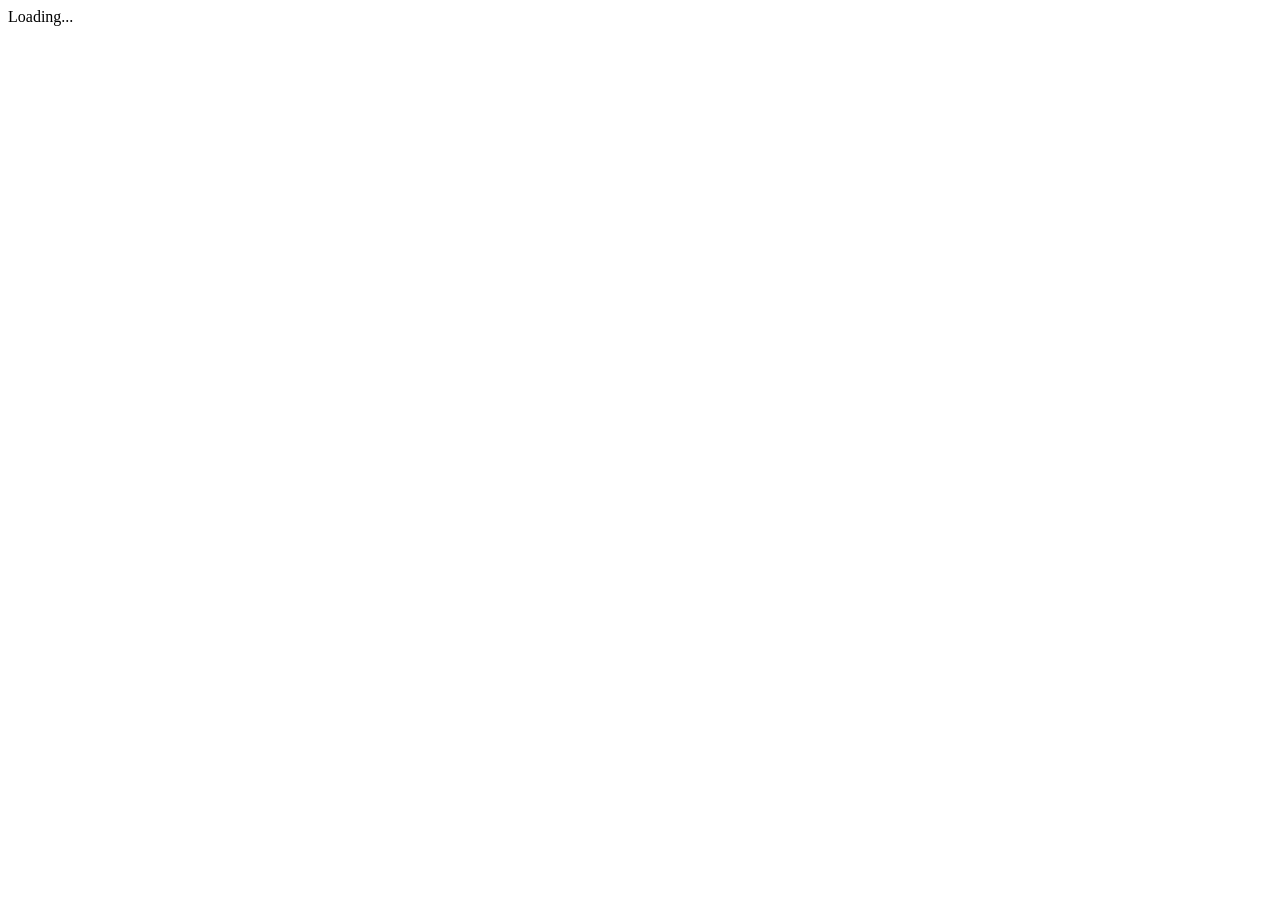
==== index.html @ a23d357c "Add files via upload" ====
<!doctype html>
<html lang="en">
<head>
<meta charset="utf-8">
<meta name="viewport" content="width=device-width,initial-scale=1">
<title>EDGE | Websites with an edge</title>
<meta name="description" content="Webflow, Framer, Figma and WordPress specialists. Order a finished project, negotiate a design, or hire a developer.">
<meta name="theme-color" content="#05070D">
<link rel="preconnect" href="https://fonts.googleapis.com">
<link rel="preconnect" href="https://fonts.gstatic.com" crossorigin>
<link href="https://fonts.googleapis.com/css2?family=Inter:wght@400;500;600&amp;family=Space+Grotesk:wght@500;600;700&amp;display=swap" rel="stylesheet">
<link rel="stylesheet" href="assets/edge.css">
</head>
<body data-page="home">
<div id="bar"></div>
<div class="page"><div id="app"><div class="ph">Loading...</div></div></div>
<noscript><p class="ph">This site needs JavaScript turned on.</p></noscript>
<script src="assets/app.js" defer></script>
</body>
</html>
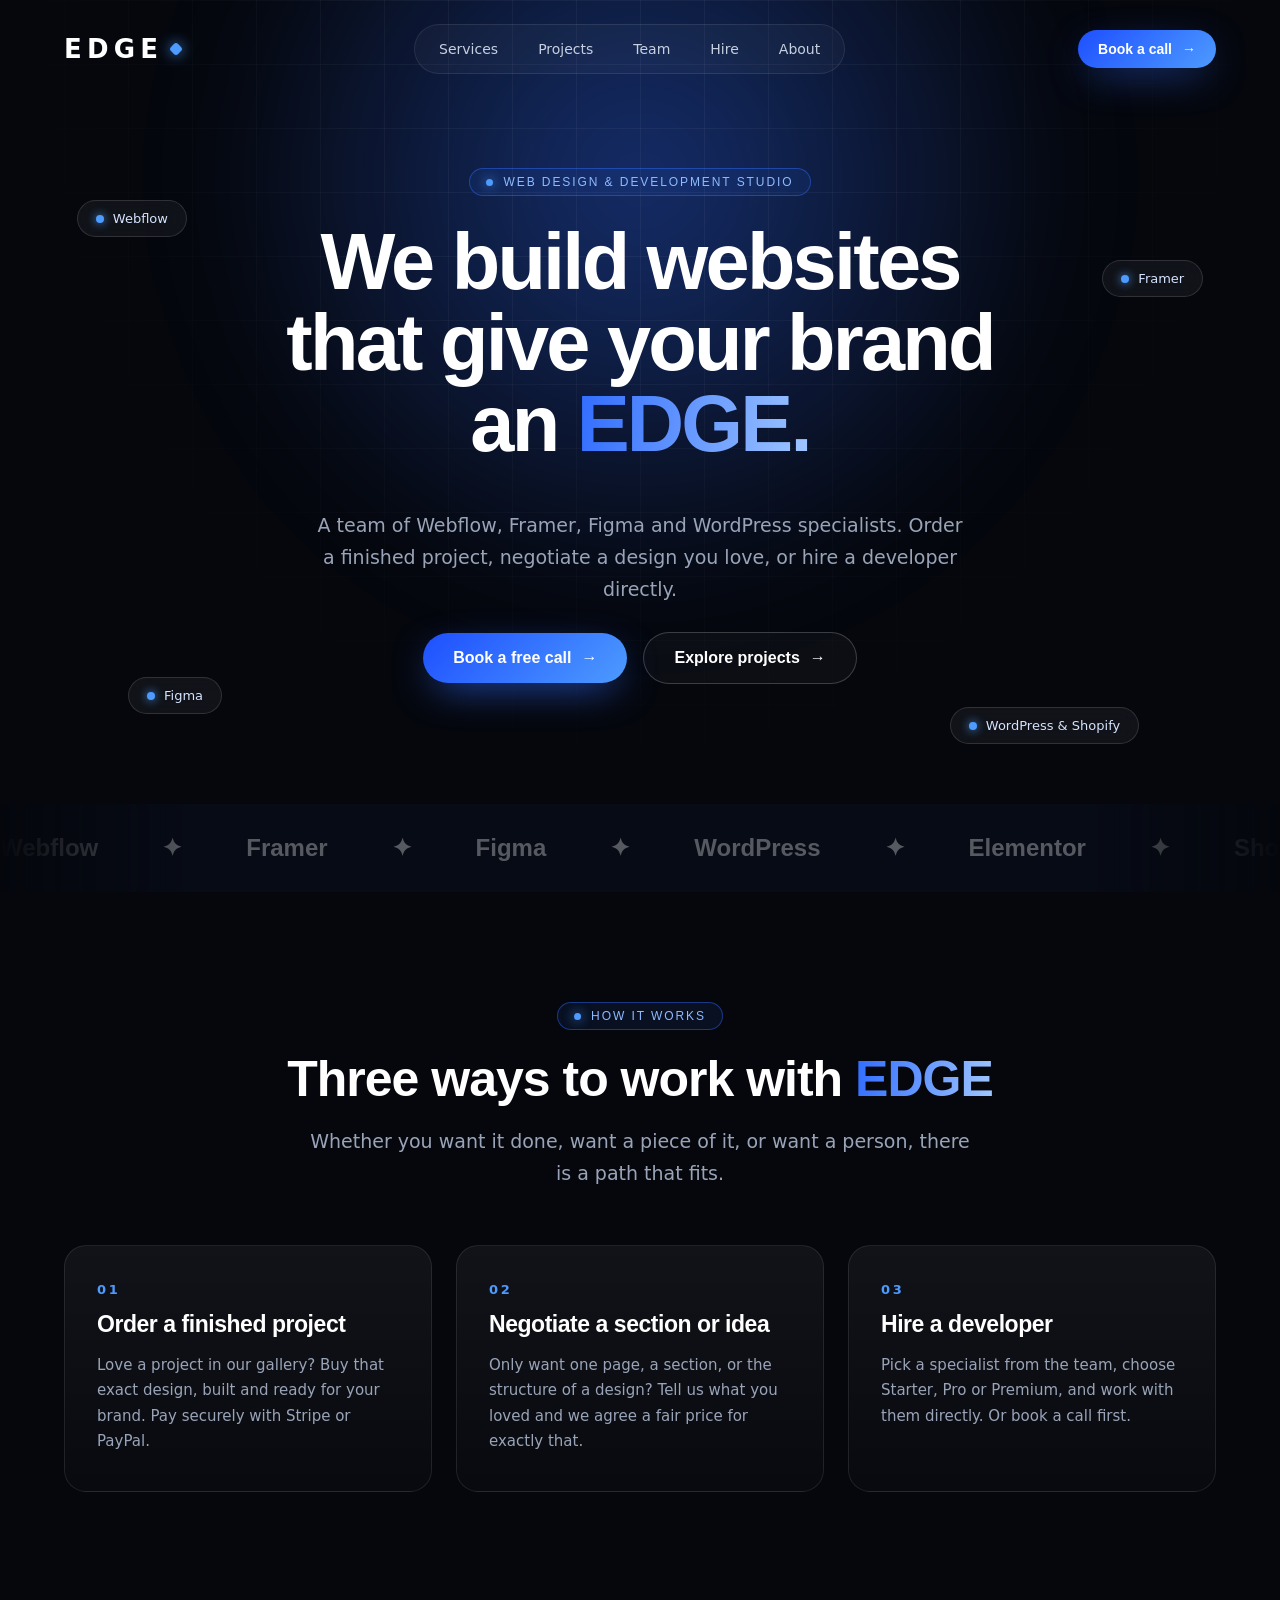
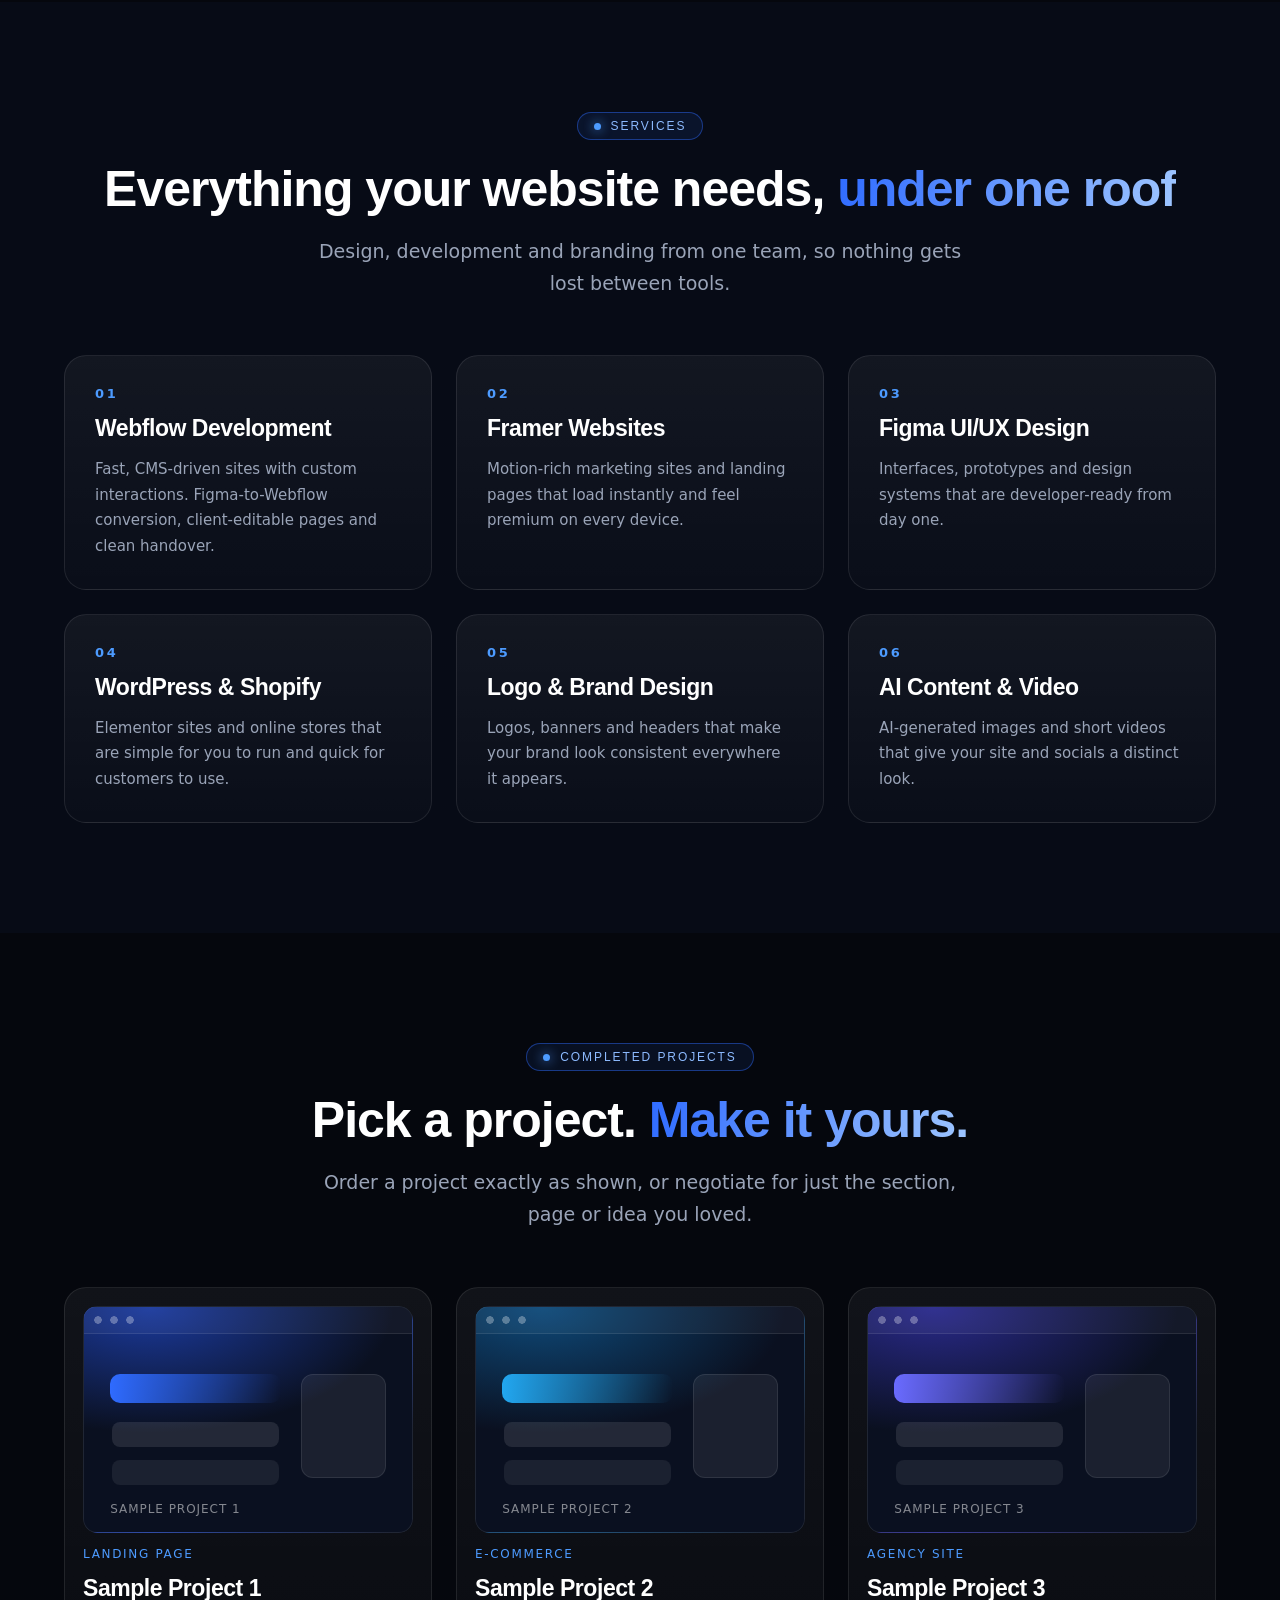
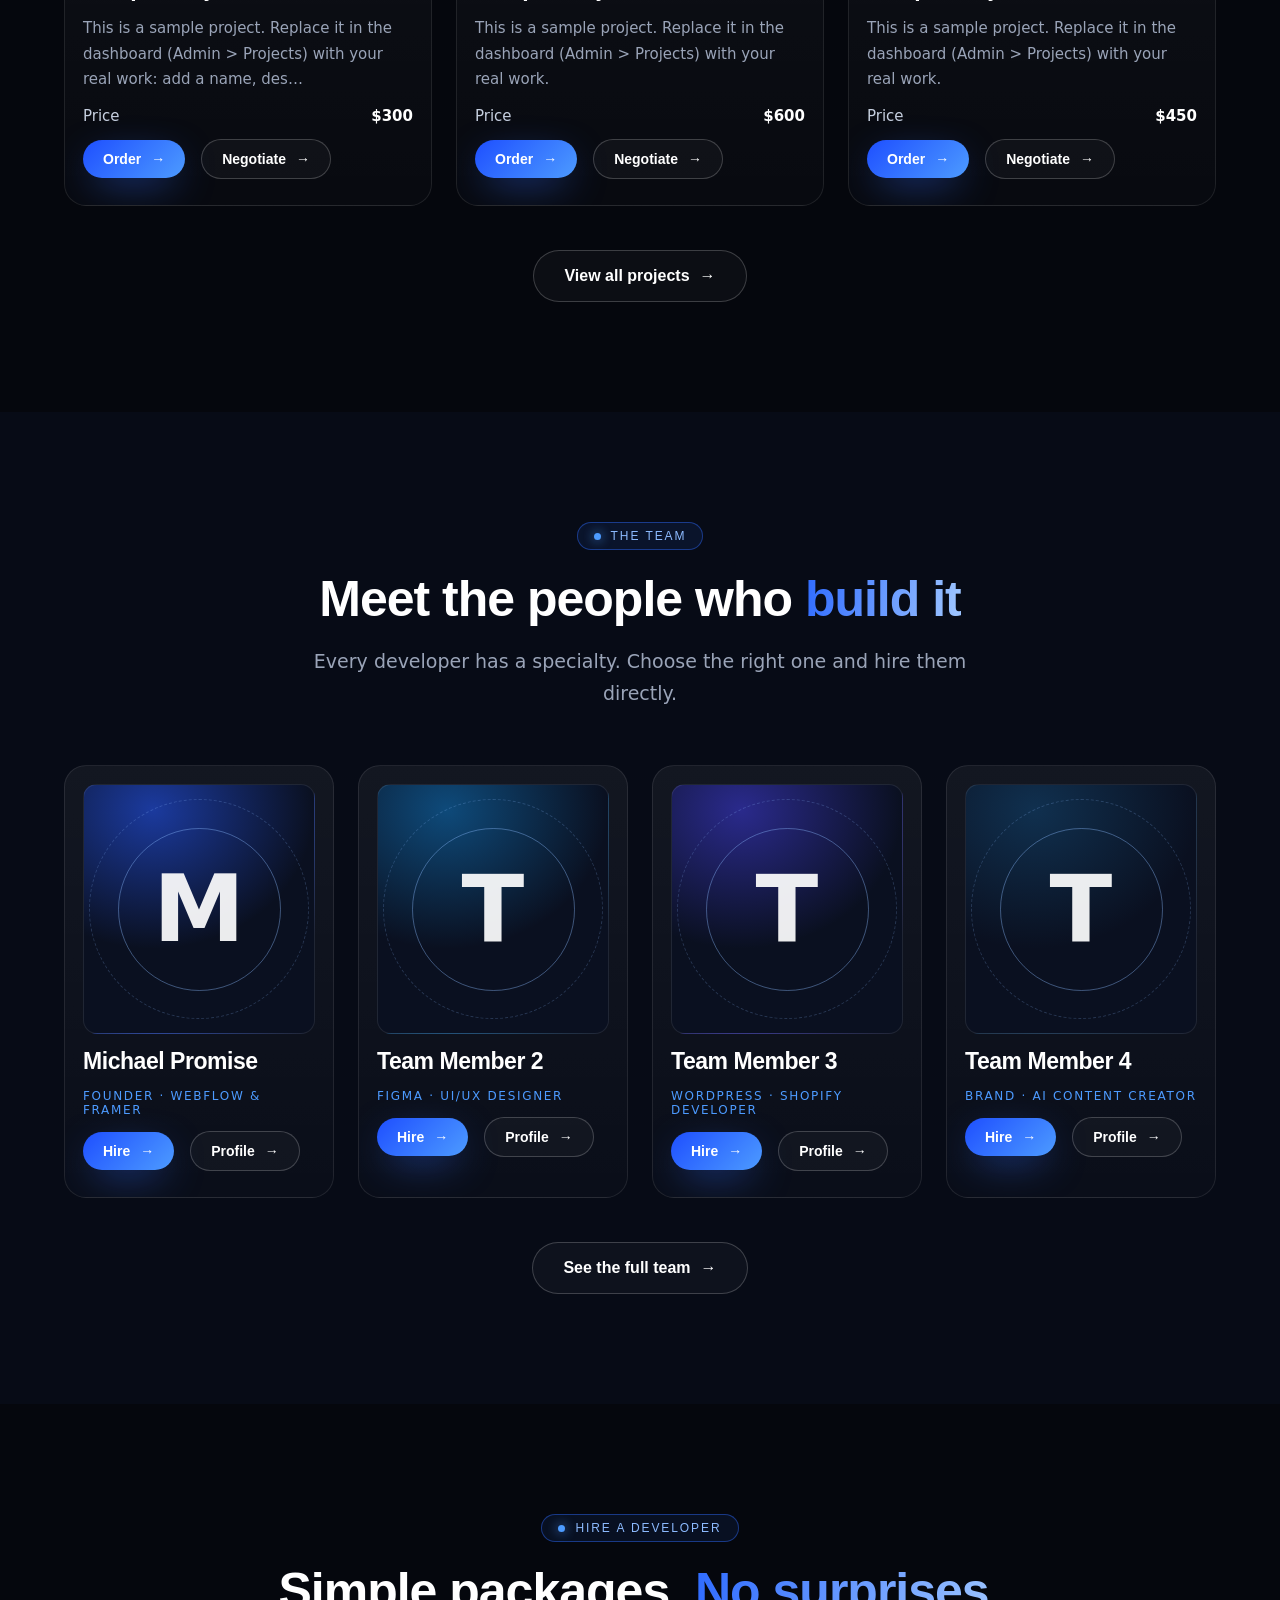
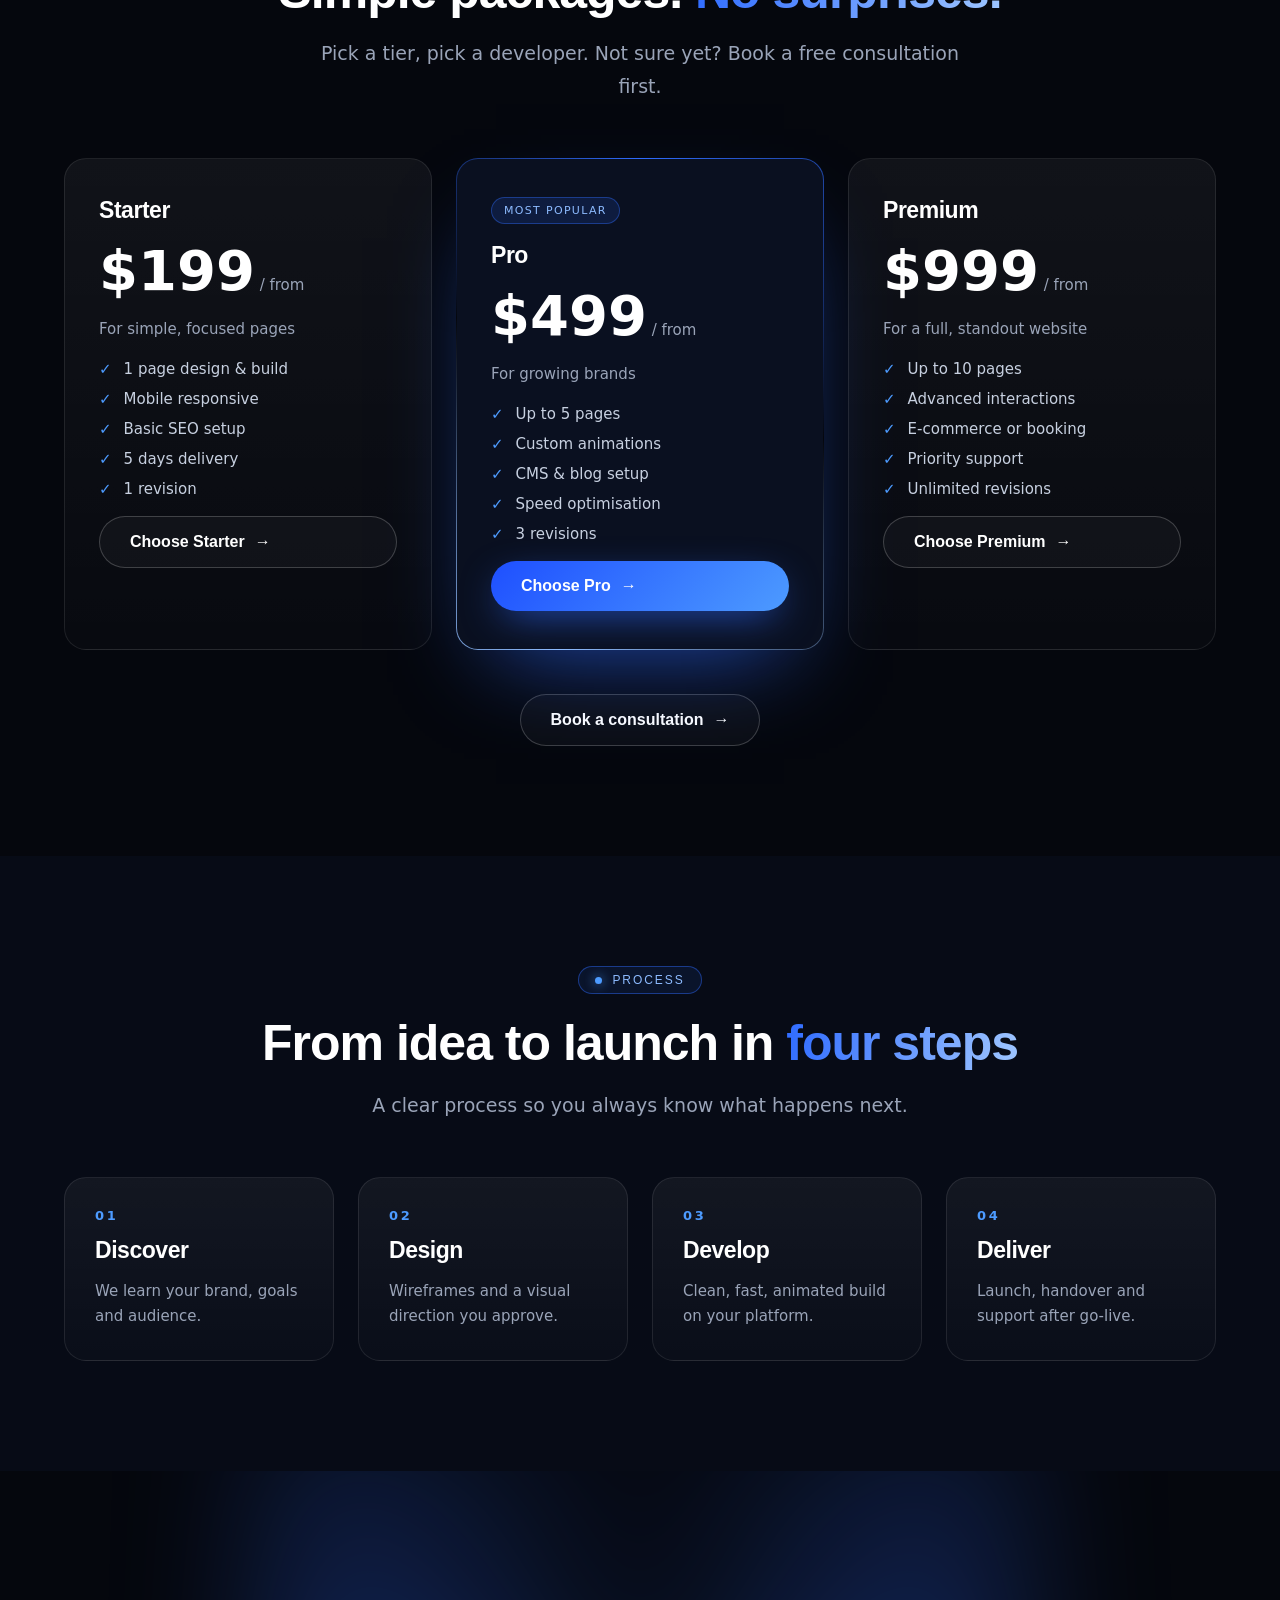
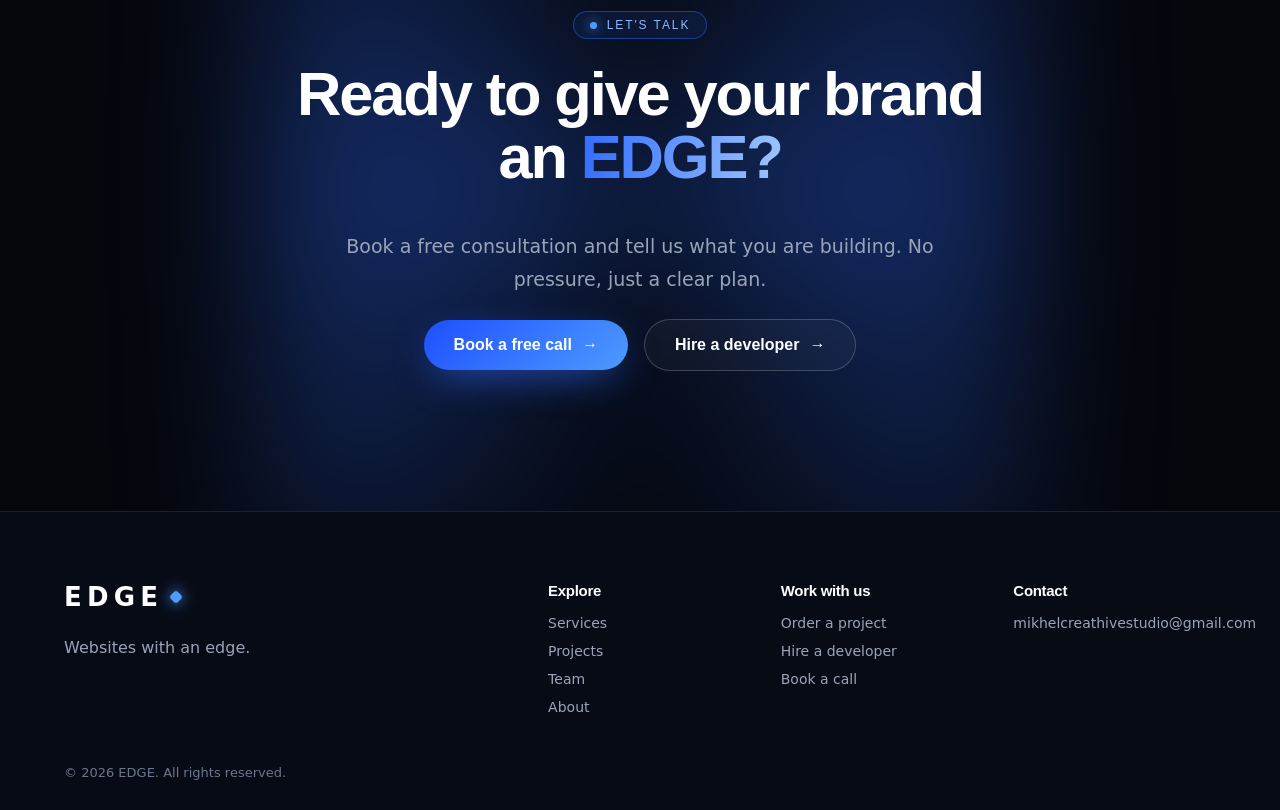
==== commit fd0b5c25: "Add files via upload" ====
--- a/index.html
+++ b/index.html
@@ -9,12 +9,12 @@
 <link rel="preconnect" href="https://fonts.googleapis.com">
 <link rel="preconnect" href="https://fonts.gstatic.com" crossorigin>
 <link href="https://fonts.googleapis.com/css2?family=Inter:wght@400;500;600&amp;family=Space+Grotesk:wght@500;600;700&amp;display=swap" rel="stylesheet">
-<link rel="stylesheet" href="assets/edge.css">
+<link rel="stylesheet" href="edge.css">
 </head>
 <body data-page="home">
 <div id="bar"></div>
 <div class="page"><div id="app"><div class="ph">Loading...</div></div></div>
 <noscript><p class="ph">This site needs JavaScript turned on.</p></noscript>
-<script src="assets/app.js" defer></script>
+<script src="app.js" defer></script>
 </body>
 </html>
--- a/edge.css
+++ b/edge.css
@@ -0,0 +1,198 @@
+:root{--bg:#05070D;--bg2:#070B16;--card:#0A1020;--blue:#2F6BFF;--blue2:#4D9BFF;--ice:#8DBBFF;--mut:#9AA4B8;--line:rgba(255,255,255,.09)}
+*{box-sizing:border-box}
+body{margin:0;background:var(--bg);color:#fff;font-family:Inter,system-ui,sans-serif}
+a{color:inherit;text-decoration:none}
+button{font-family:inherit;cursor:pointer}
+h1,h2,h3,h4{font-family:'Space Grotesk',sans-serif;margin:0;font-weight:700;letter-spacing:-.02em}
+p{margin:0;color:var(--mut);line-height:1.7}
+.page{position:relative;overflow-x:clip;background:var(--bg)}
+.wrap{width:100%;max-width:1200px;margin:0 auto;padding:0 24px;position:relative}
+.sec{position:relative;padding:110px 0}
+.alt{background:var(--bg2)}
+.center{text-align:center}
+.h1{font-size:clamp(34px,6.2vw,84px);line-height:1.02;letter-spacing:-.035em}
+.h2{font-size:clamp(30px,4vw,50px);line-height:1.1}
+.h3{font-size:26px;line-height:1.2}
+.lead{font-size:19px;max-width:660px;margin:18px auto 0}
+.mt{margin-top:22px}.mt2{margin-top:44px}.mt3{margin-top:64px}
+.row{display:flex;gap:16px;flex-wrap:wrap;align-items:center}
+.row.c{justify-content:center}
+.grad{background:linear-gradient(100deg,#2F6BFF,#9CC4FF,#2F6BFF);background-size:200% auto;-webkit-background-clip:text;background-clip:text;color:transparent;-webkit-text-fill-color:transparent;animation:shine 5s linear infinite}
+@keyframes shine{to{background-position:200% center}}
+.eyebrow{display:inline-block;padding:7px 16px;border:1px solid rgba(47,107,255,.45);border-radius:999px;background:rgba(47,107,255,.09);color:var(--ice);letter-spacing:.16em;font:500 12px/1 Inter,sans-serif;text-transform:uppercase}
+.eyebrow::before{content:"";display:inline-block;width:7px;height:7px;border-radius:50%;background:var(--blue2);margin-right:10px;box-shadow:0 0 12px var(--blue2);animation:blink 1.8s ease-in-out infinite}
+@keyframes blink{50%{opacity:.25}}
+.tag{font:500 12px Inter,system-ui,sans-serif;letter-spacing:.14em;text-transform:uppercase;color:var(--blue2)}
+.num{font:600 13px 'Space Grotesk',system-ui,sans-serif;color:var(--blue2);letter-spacing:.2em}
+.sh{margin-bottom:56px}
+/* reveal */
+.rv{opacity:0}.rv.in{animation:rv .9s cubic-bezier(.2,.8,.2,1) forwards;animation-delay:calc(var(--d,0)*1ms)}
+@keyframes rv{from{opacity:0;transform:translateY(34px);filter:blur(8px)}to{opacity:1;transform:none;filter:none}}
+/* nav */
+.nav{display:flex;align-items:center;justify-content:space-between;gap:20px;flex-wrap:wrap;padding-top:24px;padding-bottom:24px;z-index:5}
+.logo{font:700 26px 'Space Grotesk',system-ui,sans-serif;letter-spacing:.2em;display:inline-flex;align-items:center}
+.logo i{display:inline-block;width:10px;height:10px;background:var(--blue2);border-radius:3px;margin-left:8px;box-shadow:0 0 14px var(--blue2);transform:rotate(45deg);animation:spin 6s linear infinite}
+@keyframes spin{to{transform:rotate(405deg)}}
+.links{display:flex;gap:4px;flex-wrap:wrap;padding:6px;border:1px solid var(--line);border-radius:999px;background:rgba(255,255,255,.03);-webkit-backdrop-filter:blur(10px);backdrop-filter:blur(10px)}
+.links a{padding:10px 18px;border-radius:999px;font-size:14px;color:#C7D0E0;transition:all .3s}
+.links a:hover,.links a.on{background:rgba(47,107,255,.2);color:#fff}
+/* buttons */
+.btn{position:relative;display:inline-flex;align-items:center;gap:10px;padding:16px 30px;border-radius:999px;border:0;font:600 16px Inter,sans-serif;color:#fff;background:linear-gradient(135deg,#1E4FFF,#4D9BFF);box-shadow:0 12px 40px -12px rgba(47,107,255,.85);transition:transform .35s cubic-bezier(.2,.8,.2,1),box-shadow .35s;overflow:hidden}
+.btn::after{content:"\2192";transition:transform .3s}
+.btn::before{content:"";position:absolute;top:0;left:-120%;width:60%;height:100%;background:linear-gradient(100deg,transparent,rgba(255,255,255,.38),transparent);transform:skewX(-20deg);transition:left .7s}
+.btn:hover{transform:translateY(-3px) scale(1.03);box-shadow:0 18px 50px -10px rgba(77,155,255,.95)}
+.btn:hover::after{transform:translateX(5px)}
+.btn:hover::before{left:140%}
+.btn2{display:inline-flex;align-items:center;gap:10px;padding:16px 30px;border-radius:999px;border:1px solid rgba(255,255,255,.2);background:rgba(255,255,255,.03);font:600 16px Inter,sans-serif;color:#fff;transition:all .35s cubic-bezier(.2,.8,.2,1)}
+.btn2::after{content:"\2192";transition:transform .3s}
+.btn2:hover{border-color:var(--blue2);background:rgba(47,107,255,.14);transform:translateY(-3px)}
+.btn2:hover::after{transform:translateX(5px)}
+.sm{padding:11px 20px;font-size:14px}
+/* hero */
+.hero{position:relative;overflow:hidden;padding-bottom:120px}
+.hero::before{content:"";position:absolute;width:1000px;height:1000px;left:50%;top:-40%;transform:translateX(-50%);background:radial-gradient(circle,rgba(47,107,255,.4),transparent 62%);filter:blur(50px);animation:pulse 8s ease-in-out infinite;pointer-events:none}
+.hero::after{content:"";position:absolute;inset:0;background-image:linear-gradient(rgba(255,255,255,.045) 1px,transparent 1px),linear-gradient(90deg,rgba(255,255,255,.045) 1px,transparent 1px);background-size:64px 64px;-webkit-mask-image:radial-gradient(ellipse at 50% 0%,#000 25%,transparent 72%);mask-image:radial-gradient(ellipse at 50% 0%,#000 25%,transparent 72%);pointer-events:none;animation:grid 24s linear infinite}
+@keyframes pulse{0%,100%{opacity:.7;transform:translateX(-50%) scale(1)}50%{opacity:1;transform:translateX(-50%) scale(1.14)}}
+@keyframes grid{to{background-position:0 64px,64px 0}}
+.hero>*{position:relative;z-index:2}
+.hero-in{padding-top:70px;display:flex;flex-direction:column;align-items:center;gap:26px;text-align:center}
+.page-hero{padding-bottom:70px}
+.page-hero .hero-in{padding-top:50px}
+.chip{position:absolute;z-index:1;padding:10px 18px;border-radius:999px;background:rgba(255,255,255,.05);border:1px solid rgba(255,255,255,.13);-webkit-backdrop-filter:blur(10px);backdrop-filter:blur(10px);color:#D5E4FF;font:500 13px Inter,system-ui,sans-serif;animation:float 6s ease-in-out infinite}
+.chip i{display:inline-block;width:8px;height:8px;border-radius:50%;background:var(--blue2);margin-right:9px;box-shadow:0 0 10px var(--blue2)}
+.c1{left:6%;top:200px}.c2{right:6%;top:260px;animation-delay:-2s}.c3{left:10%;bottom:90px;animation-delay:-4s}.c4{right:11%;bottom:60px;animation-delay:-1s}
+@keyframes float{0%,100%{transform:translateY(0)}50%{transform:translateY(-16px)}}
+/* marquee */
+.marq{overflow:hidden;padding:30px 0;background:var(--bg2);-webkit-mask-image:linear-gradient(90deg,transparent,#000 15%,#000 85%,transparent);mask-image:linear-gradient(90deg,transparent,#000 15%,#000 85%,transparent)}
+.track{display:flex;gap:64px;width:max-content;animation:marq 30s linear infinite}
+.track span{font:600 24px 'Space Grotesk',sans-serif;color:rgba(255,255,255,.32);white-space:nowrap;transition:color .3s}
+.track span:hover{color:#fff}
+@keyframes marq{to{transform:translateX(-50%)}}
+/* grids + cards */
+.g2,.g3,.g4{display:grid;gap:24px}
+.g2{grid-template-columns:repeat(2,minmax(0,1fr))}
+.g3{grid-template-columns:repeat(3,minmax(0,1fr))}
+.g4{grid-template-columns:repeat(4,minmax(0,1fr))}
+@media(max-width:1000px){.g4,.g3{grid-template-columns:repeat(2,minmax(0,1fr))}.chip{display:none}}
+@media(max-width:640px){.g4,.g3,.g2{grid-template-columns:minmax(0,1fr)}.sec{padding:70px 0}}
+.card{position:relative;overflow:hidden;display:flex;flex-direction:column;gap:14px;background:linear-gradient(180deg,rgba(255,255,255,.05),rgba(255,255,255,.015));border:1px solid var(--line);border-radius:22px;padding:30px;transition:transform .45s cubic-bezier(.2,.8,.2,1),border-color .45s,box-shadow .45s}
+.card::before{content:"";position:absolute;inset:0;background:radial-gradient(520px circle at var(--mx,50%) var(--my,0%),rgba(47,107,255,.26),transparent 62%);opacity:0;transition:opacity .45s;pointer-events:none}
+.card:hover{transform:translateY(-8px);border-color:rgba(77,155,255,.55);box-shadow:0 30px 70px -30px rgba(47,107,255,.6)}
+.card:hover::before{opacity:1}
+.card>*{position:relative}
+.card p{font-size:15px}
+.card .h3{font-size:23px}
+.pad{padding:18px 18px 26px}
+.glass{border:1px solid var(--line);border-radius:26px;background:rgba(255,255,255,.025);-webkit-backdrop-filter:blur(8px);backdrop-filter:blur(8px)}
+/* mock screens */
+.shotw{overflow:hidden;border-radius:14px}
+.shot{position:relative;aspect-ratio:16/11;overflow:hidden;border-radius:14px;border:1px solid var(--line);background:radial-gradient(120% 90% at 20% 0%,var(--c1,#1B3A9E),#0A1020 62%);transition:transform .9s cubic-bezier(.2,.8,.2,1)}
+.shot::before{content:"";position:absolute;left:0;top:0;right:0;height:26px;border-bottom:1px solid var(--line);background-color:rgba(255,255,255,.04);background-image:radial-gradient(circle at 14px 13px,rgba(255,255,255,.3) 3.5px,transparent 4px),radial-gradient(circle at 30px 13px,rgba(255,255,255,.3) 3.5px,transparent 4px),radial-gradient(circle at 46px 13px,rgba(255,255,255,.3) 3.5px,transparent 4px)}
+.shot::after{content:"";position:absolute;left:8%;top:30%;width:52%;height:13%;border-radius:10px;background:linear-gradient(90deg,var(--c2,#2F6BFF),transparent);box-shadow:0 46px 0 -2px rgba(255,255,255,.1),0 84px 0 -2px rgba(255,255,255,.07)}
+.shot b{position:absolute;right:8%;top:30%;width:26%;height:46%;border-radius:12px;background:rgba(255,255,255,.07);border:1px solid var(--line);animation:float 7s ease-in-out infinite}
+.shot span{position:absolute;left:8%;bottom:7%;font:500 12px Inter,system-ui,sans-serif;color:rgba(255,255,255,.5);letter-spacing:.08em}
+.s1{--c1:#1B3A9E;--c2:#2F6BFF}.s2{--c1:#0E4A7A;--c2:#22A7F0}.s3{--c1:#2A2A8C;--c2:#6A6BFF}.s4{--c1:#10304F;--c2:#4D9BFF}.s5{--c1:#17338F;--c2:#3F7BFF}.s6{--c1:#0C3C66;--c2:#58B0FF}
+.card:hover .shot{transform:scale(1.07)}
+.big .shot{aspect-ratio:16/10}
+.ava{position:relative;aspect-ratio:4/4.3;border-radius:14px;overflow:hidden;display:flex;align-items:center;justify-content:center;border:1px solid var(--line);background:radial-gradient(100% 80% at 30% 10%,var(--c1,#1B3A9E),#0A1020 70%)}
+.ava b{font:700 92px 'Space Grotesk',system-ui,sans-serif;color:rgba(255,255,255,.92);position:relative;z-index:2}
+.ava::before{content:"";position:absolute;width:70%;aspect-ratio:1;border-radius:50%;border:1px solid rgba(141,187,255,.4);animation:ring 5s ease-in-out infinite}
+.ava::after{content:"";position:absolute;width:95%;aspect-ratio:1;border-radius:50%;border:1px dashed rgba(141,187,255,.22);animation:spin2 24s linear infinite}
+@keyframes ring{0%,100%{transform:scale(.9);opacity:.5}50%{transform:scale(1.08);opacity:1}}
+@keyframes spin2{to{transform:rotate(360deg)}}
+.card:hover .ava{border-color:rgba(77,155,255,.6)}
+/* pills */
+.pill{padding:11px 20px;border-radius:999px;border:1px solid var(--line);background:rgba(255,255,255,.03);color:#C7D0E0;font-size:14px;font-weight:500;transition:all .3s}
+.pill:hover{border-color:var(--blue2);color:#fff}
+.pill.on{background:linear-gradient(135deg,#1E4FFF,#4D9BFF);border-color:transparent;color:#fff;box-shadow:0 10px 30px -10px rgba(47,107,255,.8)}
+/* pricing */
+.price{font:700 56px/1 'Space Grotesk',system-ui,sans-serif;color:#fff}
+.price small{font:500 15px Inter,system-ui,sans-serif;color:var(--mut)}
+.list{list-style:none;margin:0;padding:0;display:flex;flex-direction:column;gap:12px}
+.list li{color:#C7D0E0;font-size:15px;display:flex;gap:12px}
+.list li::before{content:"\2713";color:var(--blue2);font-weight:700}
+@property --ang{syntax:'<angle>';initial-value:0deg;inherits:false}
+.hot{border:1px solid transparent!important;background:linear-gradient(#0A1020,#0A1020) padding-box,conic-gradient(from var(--ang),#2F6BFF,#05070D 28%,#8DBBFF 55%,#05070D 82%,#2F6BFF) border-box!important;animation:rot 6s linear infinite;box-shadow:0 40px 90px -40px rgba(47,107,255,.7)}
+@keyframes rot{to{--ang:360deg}}
+/* counters */
+.stats{display:grid;grid-template-columns:repeat(4,minmax(0,1fr));gap:10px;padding:44px 30px;text-align:center}
+.stats p{font-size:15px}
+@media(max-width:800px){.stats{grid-template-columns:repeat(2,minmax(0,1fr));row-gap:30px}}
+/* cta */
+.cta{position:relative;overflow:hidden;padding:140px 0}
+.cta::before{content:"";position:absolute;width:760px;height:760px;left:50%;top:50%;transform:translate(-50%,-50%);background:conic-gradient(from 0deg,rgba(47,107,255,0),rgba(47,107,255,.38),rgba(141,187,255,0),rgba(47,107,255,.38),rgba(47,107,255,0));filter:blur(70px);animation:rotb 14s linear infinite;pointer-events:none}
+@keyframes rotb{to{transform:translate(-50%,-50%) rotate(360deg)}}
+.cta .wrap{display:flex;flex-direction:column;align-items:center;gap:24px;text-align:center}
+/* forms */
+.field{display:flex;flex-direction:column;gap:8px}
+.field label{font:500 13px Inter,system-ui,sans-serif;color:#C7D0E0;letter-spacing:.04em}
+.field input,.field textarea,.field select{width:100%;padding:15px 18px;border-radius:14px;border:1px solid var(--line);background:rgba(255,255,255,.04);color:#fff;font:400 15px Inter,sans-serif;outline:none;transition:border-color .3s,box-shadow .3s}
+.field textarea{min-height:130px;resize:vertical}
+.field input:focus,.field textarea:focus,.field select:focus{border-color:var(--blue2);box-shadow:0 0 0 4px rgba(47,107,255,.2)}
+.field input::placeholder,.field textarea::placeholder{color:#6B768C}
+/* split layouts */
+.split{display:grid;grid-template-columns:minmax(0,1.15fr) minmax(0,.85fr);gap:48px;align-items:start}
+.split.eq{grid-template-columns:repeat(2,minmax(0,1fr));align-items:center}
+@media(max-width:900px){.split,.split.eq{grid-template-columns:minmax(0,1fr)}}
+.sticky{position:sticky;top:24px;align-self:start}@media(max-width:900px){.sticky{position:relative;top:0}}
+/* faq */
+.faq{border:1px solid var(--line);border-radius:18px;background:rgba(255,255,255,.025);overflow:hidden;transition:border-color .3s}
+.faq:hover{border-color:rgba(77,155,255,.45)}
+.faq button{width:100%;display:flex;justify-content:space-between;align-items:center;gap:20px;padding:22px 26px;border:0;background:none;color:#fff;font:600 17px 'Space Grotesk',sans-serif;text-align:left}
+.faq button::after{content:"+";font-size:26px;color:var(--blue2);transition:transform .3s}
+.faq.open button::after{transform:rotate(45deg)}
+.faq p{padding:0 26px 24px}
+/* timeline */
+.tl{position:relative;display:flex;flex-direction:column;gap:34px;padding-left:34px}
+.tl::before{content:"";position:absolute;left:7px;top:6px;bottom:6px;width:2px;background:linear-gradient(var(--blue2),transparent);transform-origin:top;animation:grow 1.6s .4s cubic-bezier(.2,.8,.2,1) both}
+@keyframes grow{from{transform:scaleY(0)}}
+.tl>div{position:relative}
+.tl>div::before{content:"";position:absolute;left:-34px;top:6px;width:16px;height:16px;border-radius:50%;background:var(--bg);border:2px solid var(--blue2);box-shadow:0 0 16px var(--blue2)}
+/* footer */
+.foot{border-top:1px solid var(--line);background:var(--bg2);padding:70px 0 30px}
+.foot-in{display:grid;grid-template-columns:minmax(0,1.3fr) minmax(0,2fr);gap:50px}
+.fcols{display:grid;grid-template-columns:repeat(3,minmax(0,1fr));gap:30px}
+.fcols div{display:flex;flex-direction:column;gap:12px}
+.fcols h4{font-size:15px;color:#fff;margin-bottom:4px}
+.fcols a{font-size:14px;color:var(--mut);transition:color .3s}
+.fcols a:hover{color:#fff}
+.copy{margin-top:50px;font-size:13px;color:#6B768C}
+@media(max-width:800px){.foot-in{grid-template-columns:minmax(0,1fr)}}
+.line{height:1px;background:var(--line);margin:8px 0}
+.kv{display:flex;justify-content:space-between;gap:16px;font-size:15px;color:#C7D0E0}
+.kv b{color:#fff;font-weight:600}
+.badge{display:inline-block;padding:6px 12px;border-radius:999px;background:rgba(47,107,255,.14);border:1px solid rgba(47,107,255,.4);color:var(--ice);font:500 11px Inter,system-ui,sans-serif;letter-spacing:.12em;text-transform:uppercase}
+.slot{padding:13px 8px;border-radius:12px;border:1px solid var(--line);background:rgba(255,255,255,.03);color:#C7D0E0;font-size:14px;transition:all .3s}
+.slot:hover{border-color:var(--blue2);color:#fff}
+.slot.on{background:linear-gradient(135deg,#1E4FFF,#4D9BFF);border-color:transparent;color:#fff}
+.days{display:grid;grid-template-columns:repeat(5,minmax(0,1fr));gap:10px}
+.times{display:grid;grid-template-columns:repeat(3,minmax(0,1fr));gap:10px}
+.day{display:flex;flex-direction:column;gap:2px;align-items:center;padding:14px 6px;border-radius:14px;border:1px solid var(--line);background:rgba(255,255,255,.03);color:#C7D0E0;transition:all .3s}
+.day b{font:700 22px 'Space Grotesk',system-ui,sans-serif;color:#fff}
+.day:hover{border-color:var(--blue2)}
+.day.on{background:linear-gradient(135deg,#1E4FFF,#4D9BFF);border-color:transparent;color:#fff}
+@media(prefers-reduced-motion:reduce){*{animation:none!important;transition:none!important}.rv{opacity:1}}
+
+.cnt{display:block;font:700 54px 'Space Grotesk',sans-serif}
+.cnt.sm{font-size:40px}
+.pimg{width:100%;aspect-ratio:16/11;object-fit:cover;display:block;border-radius:14px;border:1px solid var(--line);transition:transform .9s cubic-bezier(.2,.8,.2,1)}
+.card:hover .pimg{transform:scale(1.07)}
+.big .pimg{aspect-ratio:16/10}
+.ava img{position:absolute;inset:0;width:100%;height:100%;object-fit:cover;z-index:1}
+.h3 a{color:inherit}.h3 a:hover{color:var(--ice)}
+#bar{position:fixed;top:0;left:0;height:3px;width:0;background:linear-gradient(90deg,#1E4FFF,#8DBBFF);z-index:99999;box-shadow:0 0 14px #4D9BFF}
+.okmsg{margin-top:14px;padding:16px 18px;border-radius:14px;border:1px solid rgba(77,155,255,.5);background:rgba(47,107,255,.12);color:#DDE8FF;font-size:15px;line-height:1.6}
+.errmsg{margin-top:14px;padding:14px 18px;border-radius:14px;border:1px solid rgba(255,140,140,.5);background:rgba(255,80,80,.1);color:#FFD6D6;font-size:14px;line-height:1.6}
+.errmsg a{text-decoration:underline}
+form.sent .btn,form.sent .btn2{display:none}
+.hide{display:none!important}
+.embed{width:100%;min-height:720px;border:0;border-radius:22px;background:#fff}
+.ph{padding:80px 24px;text-align:center;color:var(--mut)}
+.links{max-width:100%;overflow-x:auto;scrollbar-width:none}.links::-webkit-scrollbar{display:none}
+@media(max-width:700px){.nav{justify-content:center}.hero-in{padding-top:40px}}
+:focus-visible{outline:2px solid var(--blue2);outline-offset:3px}
+
+@media(max-width:700px){
+.links{flex-wrap:nowrap;width:100%;justify-content:space-between;padding:4px}
+.links a{flex:0 0 auto;padding:10px 12px;font-size:13.5px;white-space:nowrap}
+}
